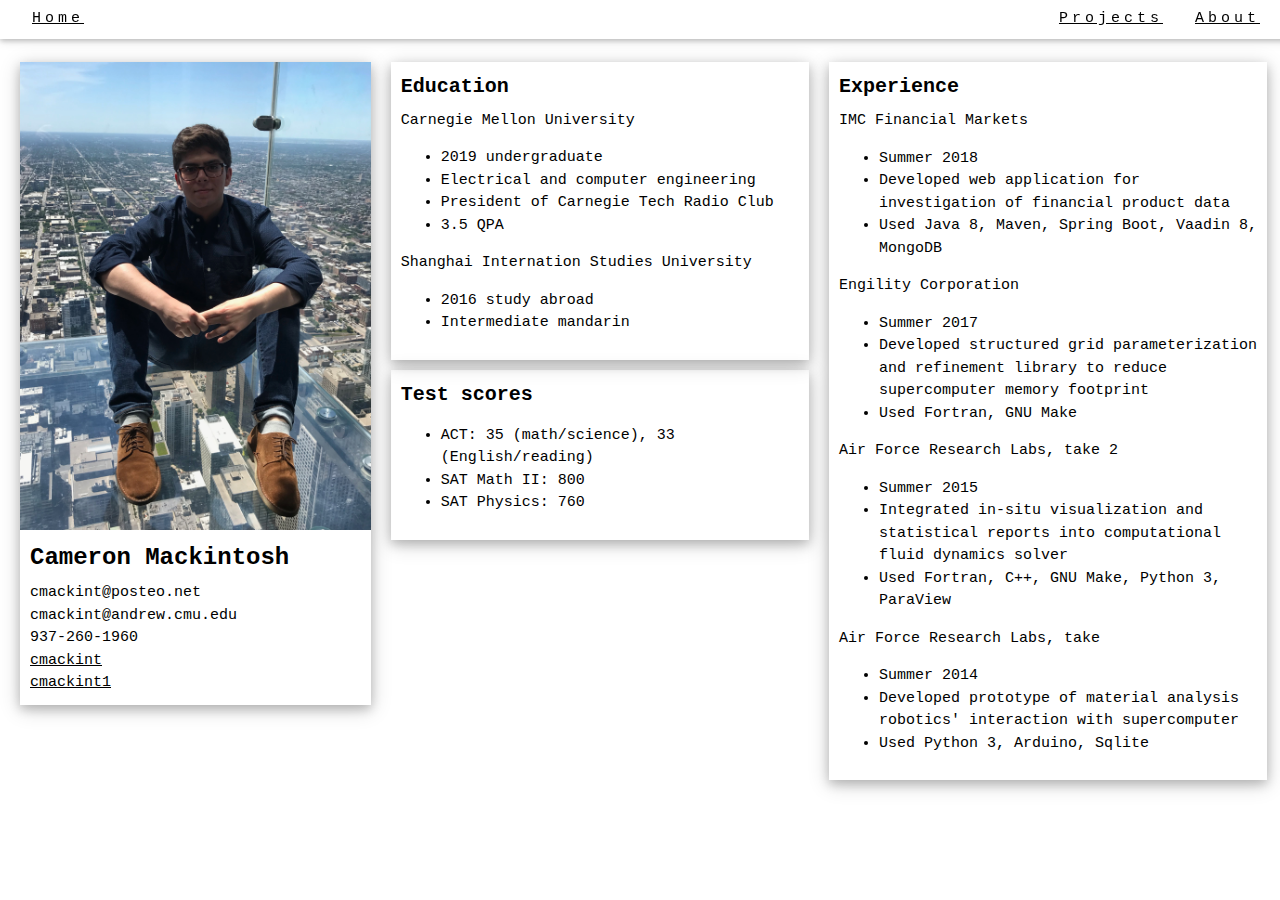
==== about.html @ 65d794c6 "Initial commit" ====
<!DOCTYPE html>
<html>
  <title>cmackint</title>
  <meta charset="UTF-8">
  <meta name="viewport" content="width=device-width, initial-scale=1">
  <link rel="stylesheet" href="style.css">
  <link rel="stylesheet" href="https://use.fontawesome.com/releases/v5.2.0/css/all.css" integrity="sha384-hWVjflwFxL6sNzntih27bfxkr27PmbbK/iSvJ+a4+0owXq79v+lsFkW54bOGbiDQ" crossorigin="anonymous">
  
  <body>
    <header>
      <div class="navbar">
        <a href="index.html" class="navbar-item">Home</a>
        <div class="navbar-right">
          <a target="blank" href="https://github.com/cmackint" class="navbar-item">Projects</a>
          <a href="about.html" class="navbar-item">About</a>
        </div>
      </div>

    </header>

    <div class="about">
      <div class="card s4">
        <img class="card-image" src="images/profile.jpeg">
        <div class="card-text">
          <h3><b>Cameron Mackintosh</b></h3>
          <p><i class="far fa-envelope"></i></i> cmackint@posteo.net</p>
          <p><i class="far fa-envelope"></i></i> cmackint@andrew.cmu.edu</p>
          <p><i class="fas fa-phone"></i> 937-260-1960</p>
          <p><i class="fab fa-github"></i> <a target="blank" href="https://github.com/cmackint">cmackint</a></p>
	  <p><i class="fab fa-instagram"></i> <a target="blank" href="https://www.instagram.com/cmackint1">cmackint1</a></p>
        </div>
      </div>

      <div class="s5">
        <div class="card">
          <div class="card-text">
            <h4>Education</h4>

            <p>Carnegie Mellon University</p>
            <ul>
              <li>2019 undergraduate</li>
              <li>Electrical and computer engineering</li>
              <li>President of Carnegie Tech Radio Club</li>
              <li>3.5 QPA</li>
            </ul>

            <p>Shanghai Internation Studies University</p>
            <ul>
              <li>2016 study abroad</li>
              <li>Intermediate mandarin</li>
            </ul>
          </div>
        </div>

        <div class="card">
          <div class="card-text">
            <h4>Test scores</h4>

            <ul>
              <li>ACT: 35 (math/science), 33 (English/reading)</li>
              <li>SAT Math II: 800</li>
              <li>SAT Physics: 760</li>
            </ul>

          </div>
        </div>
      </div>

      <div class="card s5">
        <div class="card-text">
          <h4>Experience</h4>

          <p>IMC Financial Markets</p>
          <ul>
            <li>Summer 2018</li>
            <li>Developed web application for investigation of financial product data</li>
            <li>Used Java 8, Maven, Spring Boot, Vaadin 8, MongoDB</li>
          </ul>
          
	  <p>Engility Corporation</p>
          <ul>
            <li>Summer 2017</li>
            <li>Developed structured grid parameterization and refinement library to reduce supercomputer memory footprint</li>
            <li>Used Fortran, GNU Make</li>
          </ul>
         
          <p>Air Force Research Labs, take 2</p>
          <ul>
            <li>Summer 2015</li>
            <li>Integrated in-situ visualization and statistical reports into computational fluid dynamics solver</li>
            <li>Used Fortran, C++, GNU Make, Python 3, ParaView</li>
          </ul>
	  
	  <p>Air Force Research Labs, take </p>
          <ul>
            <li>Summer 2014</li>
            <li>Developed prototype of material analysis robotics' interaction with supercomputer</li>
            <li>Used Python 3, Arduino, Sqlite</li>
          </ul>
        </div>
      </div>

    </div>

  </body>
</html>
---- style.css ----
html {
    font-family: "Courier New", monospace;
    font-size: 15px;
    line-height: 1.5;
}

body {
    margin-left: 0;
    margin-right: 0;
    margin-top: 0;
    margin-bottom: 32px;
    padding-top: 32px;
}

p {
    margin: 0;
}

h1, h2, h3, h4, h5, h6 {
    margin-top: 0;
    margin-bottom: 2%;
}

h1 {
    font-size: 36px
}

h2 {
    font-size: 30px
}

h3 {
    font-size: 24px
}

h4 {
    font-size: 20px
}

h5 {
    font-size: 18px
}

h6 {
    font-size: 16px
}

hr {
    border: 0;
    border-top: 1px solid #eee;
    margin: 20px 0;
}

a {
    color: inherit
}

div.indent {
    margin-left: 16px;
}

.s1 {
    width: 10%;
}

.s2 {
    width: 20%;
}

.s3 {
    width: 30%;
}

.s4 {
    width: 40%
}

.s5 {
    width: 50%;
}

.s6 {
    width: 60%;
}

.s7 {
    width: 70%;
}

.s8 {
    width: 80%;
}

.s9 {
    width: 90%;
}

.s10 {
    width: 100%;
}

.tag {
    background-color: #000;
    color: #fff;
    display: inline-block;
    padding-left: 4px;
    padding-right: 4px;
    text-align: center
}

.navbar {
    top: 0;
    width: 100%;
    position: fixed;
    padding: 0px 16px;
    letter-spacing: 4px;
    color: #000;
    background-color: #ffff;
    box-shadow: 0 2px 5px 0 rgba(0, 0, 0, 0.2), 0 2px 10px 0 rgba(0, 0, 0, 0.12);
}

.navbar-right {
    float: right;
    margin-right: 20px;
}

.navbar-item {
    padding: 8px 16px;
    float: left;
}
.posts {
    width: 60%;
    margin: auto;
}

.about {
    width: 99%;
    margin-left: 10px;
    margin-right: 10px;
    margin-top: 20px;
    margin-bottom: 10px;
    display: flex;
    align-items: flex-start;
}

.title {
    text-align: center;
    margin-top: 256px;
}

.card {
    box-shadow: 0 4px 10px 0 rgba(0, 0, 0, 0.2), 0 4px 20px 0 rgba(0, 0, 0, 0.19);
    margin-left: 10px;
    margin-right: 10px;
    margin-top: 10px;
    margin-bottom: 10px;
}

.card-text {
    padding-left: 10px;
    padding-right: 10px;
    padding-top: 10px;
    padding-bottom: 10px;
}

.card-image {
    width: 100%;
    vertical-align: middle
}

.card-date {
    opacity: 0.60
}
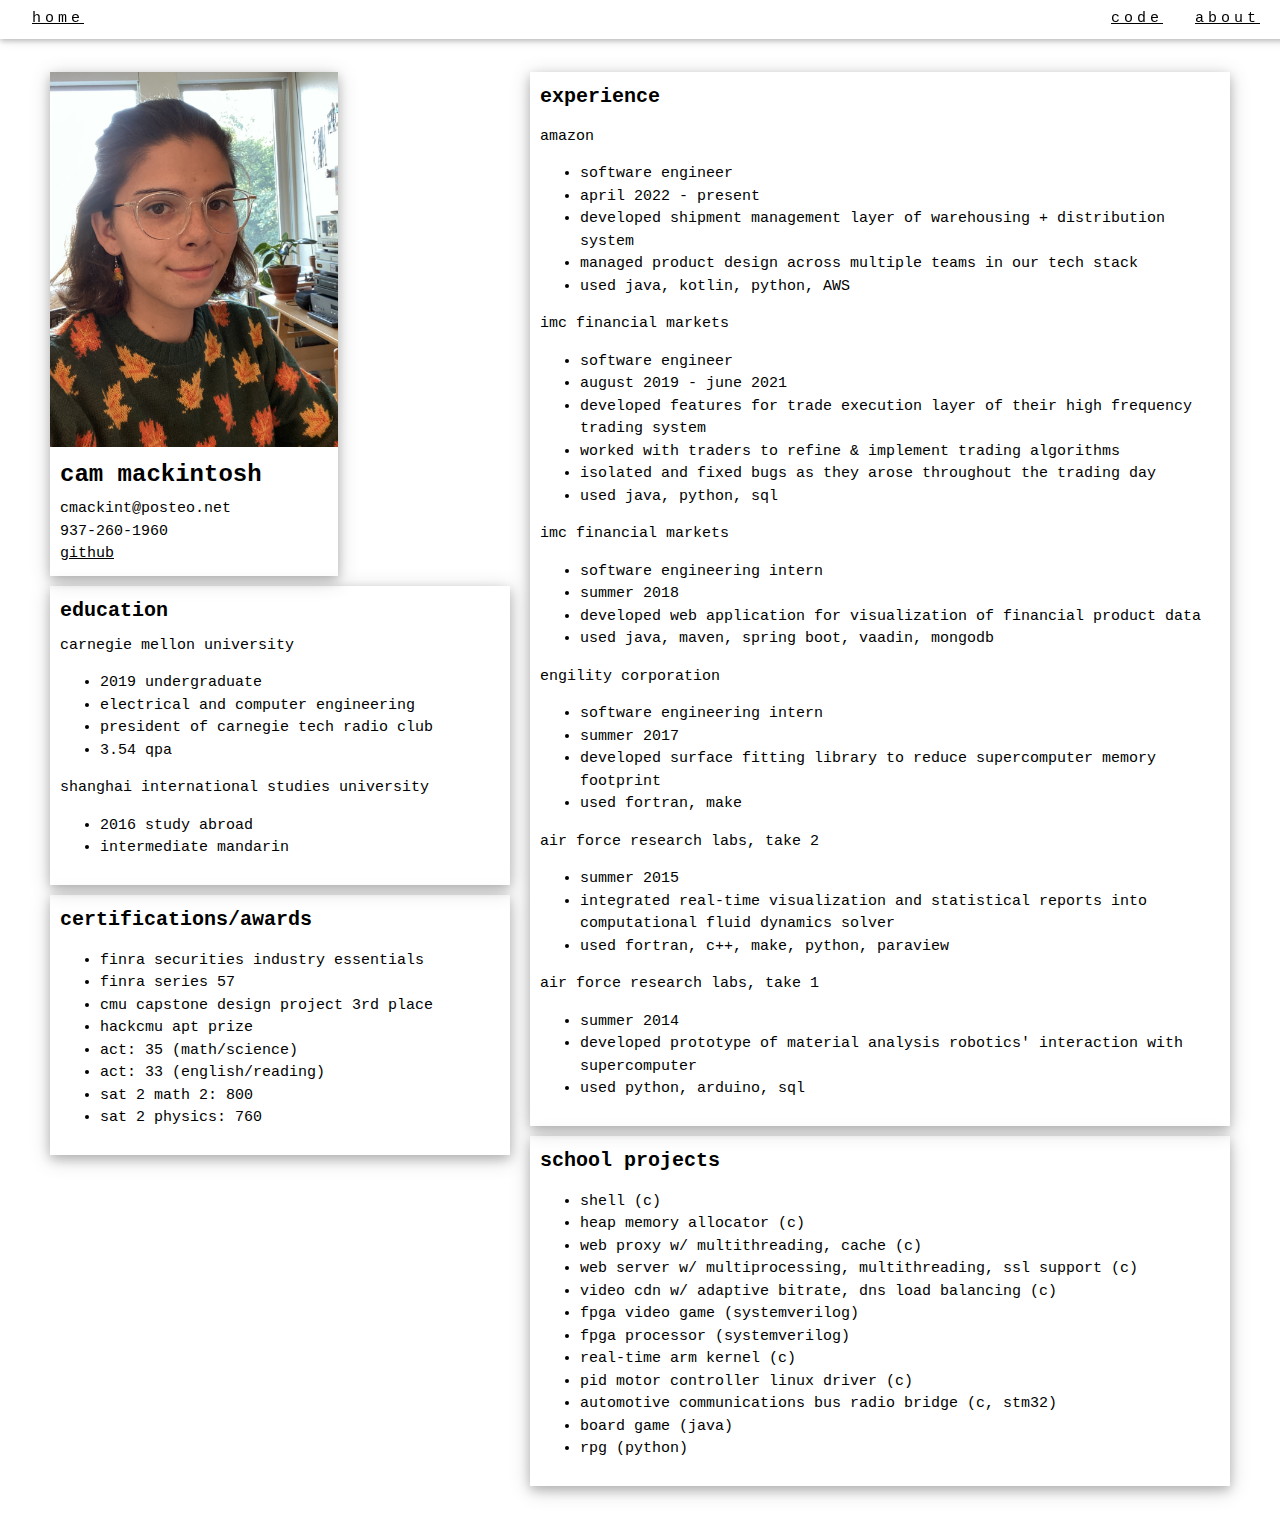
==== commit 3d9b3167: "Update website" ====
--- a/about.html
+++ b/about.html
@@ -1,106 +1,146 @@
 <!DOCTYPE html>
 <html>
-  <title>cmackint</title>
-  <meta charset="UTF-8">
-  <meta name="viewport" content="width=device-width, initial-scale=1">
-  <link rel="stylesheet" href="style.css">
-  <link rel="stylesheet" href="https://use.fontawesome.com/releases/v5.2.0/css/all.css" integrity="sha384-hWVjflwFxL6sNzntih27bfxkr27PmbbK/iSvJ+a4+0owXq79v+lsFkW54bOGbiDQ" crossorigin="anonymous">
-  
-  <body>
-    <header>
-      <div class="navbar">
-        <a href="index.html" class="navbar-item">Home</a>
-        <div class="navbar-right">
-          <a target="blank" href="https://github.com/cmackint" class="navbar-item">Projects</a>
-          <a href="about.html" class="navbar-item">About</a>
+<title>cam</title>
+<meta charset="UTF-8">
+<meta name="viewport" content="width=device-width, initial-scale=1">
+<link rel="stylesheet" href="style.css">
+<link rel="stylesheet" href="https://use.fontawesome.com/releases/v5.2.0/css/all.css" integrity="sha384-hWVjflwFxL6sNzntih27bfxkr27PmbbK/iSvJ+a4+0owXq79v+lsFkW54bOGbiDQ" crossorigin="anonymous">
+
+    
+<body>
+
+<header>
+<div class="navbar">
+    <a href="index.html" class="navbar-item">home</a>
+    <div class="navbar-right">
+        <a target="blank" href="https://github.com/cmackint" class="navbar-item">code</a>
+        <a href="about.html" class="navbar-item">about</a>
+    </div>
+</div>
+</header>
+
+<div class="about">
+
+<div class="s4">
+    <div class="card s6">
+        <img class="card-image" src="images/me.jpg">
+        <div class="card-text">
+            <h3><b>cam mackintosh</b></h3>
+            <p><i class="far fa-envelope"></i></i> cmackint@posteo.net</p>
+            <p><i class="fas fa-phone"></i> 937-260-1960</p>
+            <p><i class="fab fa-github"></i> <a target="blank" href="https://github.com/cmackint">github</a></p>
         </div>
-      </div>
-
-    </header>
-
-    <div class="about">
-      <div class="card s4">
-        <img class="card-image" src="images/profile.jpeg">
-        <div class="card-text">
-          <h3><b>Cameron Mackintosh</b></h3>
-          <p><i class="far fa-envelope"></i></i> cmackint@posteo.net</p>
-          <p><i class="far fa-envelope"></i></i> cmackint@andrew.cmu.edu</p>
-          <p><i class="fas fa-phone"></i> 937-260-1960</p>
-          <p><i class="fab fa-github"></i> <a target="blank" href="https://github.com/cmackint">cmackint</a></p>
-	  <p><i class="fab fa-instagram"></i> <a target="blank" href="https://www.instagram.com/cmackint1">cmackint1</a></p>
-        </div>
-      </div>
-
-      <div class="s5">
-        <div class="card">
-          <div class="card-text">
-            <h4>Education</h4>
-
-            <p>Carnegie Mellon University</p>
-            <ul>
-              <li>2019 undergraduate</li>
-              <li>Electrical and computer engineering</li>
-              <li>President of Carnegie Tech Radio Club</li>
-              <li>3.5 QPA</li>
-            </ul>
-
-            <p>Shanghai Internation Studies University</p>
-            <ul>
-              <li>2016 study abroad</li>
-              <li>Intermediate mandarin</li>
-            </ul>
-          </div>
-        </div>
-
-        <div class="card">
-          <div class="card-text">
-            <h4>Test scores</h4>
-
-            <ul>
-              <li>ACT: 35 (math/science), 33 (English/reading)</li>
-              <li>SAT Math II: 800</li>
-              <li>SAT Physics: 760</li>
-            </ul>
-
-          </div>
-        </div>
-      </div>
-
-      <div class="card s5">
-        <div class="card-text">
-          <h4>Experience</h4>
-
-          <p>IMC Financial Markets</p>
-          <ul>
-            <li>Summer 2018</li>
-            <li>Developed web application for investigation of financial product data</li>
-            <li>Used Java 8, Maven, Spring Boot, Vaadin 8, MongoDB</li>
-          </ul>
-          
-	  <p>Engility Corporation</p>
-          <ul>
-            <li>Summer 2017</li>
-            <li>Developed structured grid parameterization and refinement library to reduce supercomputer memory footprint</li>
-            <li>Used Fortran, GNU Make</li>
-          </ul>
-         
-          <p>Air Force Research Labs, take 2</p>
-          <ul>
-            <li>Summer 2015</li>
-            <li>Integrated in-situ visualization and statistical reports into computational fluid dynamics solver</li>
-            <li>Used Fortran, C++, GNU Make, Python 3, ParaView</li>
-          </ul>
-	  
-	  <p>Air Force Research Labs, take </p>
-          <ul>
-            <li>Summer 2014</li>
-            <li>Developed prototype of material analysis robotics' interaction with supercomputer</li>
-            <li>Used Python 3, Arduino, Sqlite</li>
-          </ul>
-        </div>
-      </div>
-
     </div>
 
-  </body>
+    <div class="card card-text">
+        <h4>education</h4>
+
+        <p>carnegie mellon university</p>
+        <ul>
+            <li>2019 undergraduate</li>
+            <li>electrical and computer engineering</li>
+            <li>president of carnegie tech radio club</li>
+            <li>3.54 qpa</li>
+        </ul>
+
+        <p>shanghai international studies university</p>
+        <ul>
+            <li>2016 study abroad</li>
+            <li>intermediate mandarin</li>
+        </ul>
+    </div>
+
+    <div class="card card-text">
+        <h4>certifications/awards</h4>
+
+        <ul>
+            <li>finra securities industry essentials</li>
+            <li>finra series 57</li>
+            <li>cmu capstone design project 3rd place</li>
+            <li>hackcmu apt prize</li>
+            <li>act: 35 (math/science)</li>
+            <li>act: 33 (english/reading)</li>
+            <li>sat 2 math 2: 800</li>
+            <li>sat 2 physics: 760</li>
+        </ul>
+    </div>
+</div>
+
+<div class="s6">
+    <div class="card card-text">
+        <h4>experience</h4>
+
+        <p>amazon</p>
+        <ul>
+        <li>software engineer</li>
+        <li>april 2022 - present</li>
+	<li>developed shipment management layer of warehousing + distribution system</li>
+	<li>managed product design across multiple teams in our tech stack</li>
+        <li>used java, kotlin, python, AWS</li>
+        </ul>
+
+        <p>imc financial markets</p>
+        <ul>
+        <li>software engineer</li>
+        <li>august 2019 - june 2021</li>
+        <li>developed features for trade execution layer of their high frequency trading system</li>
+        <li>worked with traders to refine & implement trading algorithms</li>
+        <li>isolated and fixed bugs as they arose throughout the trading day</li>
+        <li>used java, python, sql</li>
+        </ul>
+
+        <p>imc financial markets</p>
+        <ul>
+        <li>software engineering intern</li>
+        <li>summer 2018</li>
+        <li>developed web application for visualization of financial product data</li>
+        <li>used java, maven, spring boot, vaadin, mongodb</li>
+        </ul>
+        
+        <p>engility corporation</p>
+        <ul>
+        <li>software engineering intern</li>
+        <li>summer 2017</li>
+        <li>developed surface fitting library to reduce supercomputer memory footprint</li>
+        <li>used fortran, make</li>
+        </ul>
+     
+        <p>air force research labs, take 2</p>
+        <ul>
+        <li>summer 2015</li>
+        <li>integrated real-time visualization and statistical reports into computational fluid dynamics solver</li>
+        <li>used fortran, c++, make, python, paraview</li>
+        </ul>
+
+        <p>air force research labs, take 1</p>
+        <ul>
+        <li>summer 2014</li>
+        <li>developed prototype of material analysis robotics' interaction with supercomputer</li>
+        <li>used python, arduino, sql</li>
+        </ul>
+    </div>
+
+
+    <div class="card card-text">
+        <h4>school projects</h4>
+        <ul>
+        <li>shell (c)</li>
+        <li>heap memory allocator (c)</li>
+        <li>web proxy w/ multithreading, cache (c)</li>
+        <li>web server w/ multiprocessing, multithreading, ssl support (c)</li>
+        <li>video cdn w/ adaptive bitrate, dns load balancing (c)</li>
+        <li>fpga video game (systemverilog)</li>
+        <li>fpga processor (systemverilog)</li>
+        <li>real-time arm kernel (c)</li>
+        <li>pid motor controller linux driver (c)</li>
+        <li>automotive communications bus radio bridge (c, stm32)</li>
+        <li>board game (java)</li>
+        <li>rpg (python)</li>
+        </ul>
+    </div>
+</div>
+
+</div>
+</body>
+
 </html>
--- a/style.css
+++ b/style.css
@@ -135,11 +135,10 @@
 }
 
 .about {
-    width: 99%;
-    margin-left: 10px;
-    margin-right: 10px;
-    margin-top: 20px;
-    margin-bottom: 10px;
+    width: 1200px;
+    margin:0px auto;
+    margin-top: 30px;
+    margin-bottom: 30px;
     display: flex;
     align-items: flex-start;
 }
@@ -166,7 +165,8 @@
 
 .card-image {
     width: 100%;
-    vertical-align: middle
+    vertical-align: middle;
+    overflow: hidden;
 }
 
 .card-date {
@@ -175,5 +175,3 @@
 
 
 
-
-
